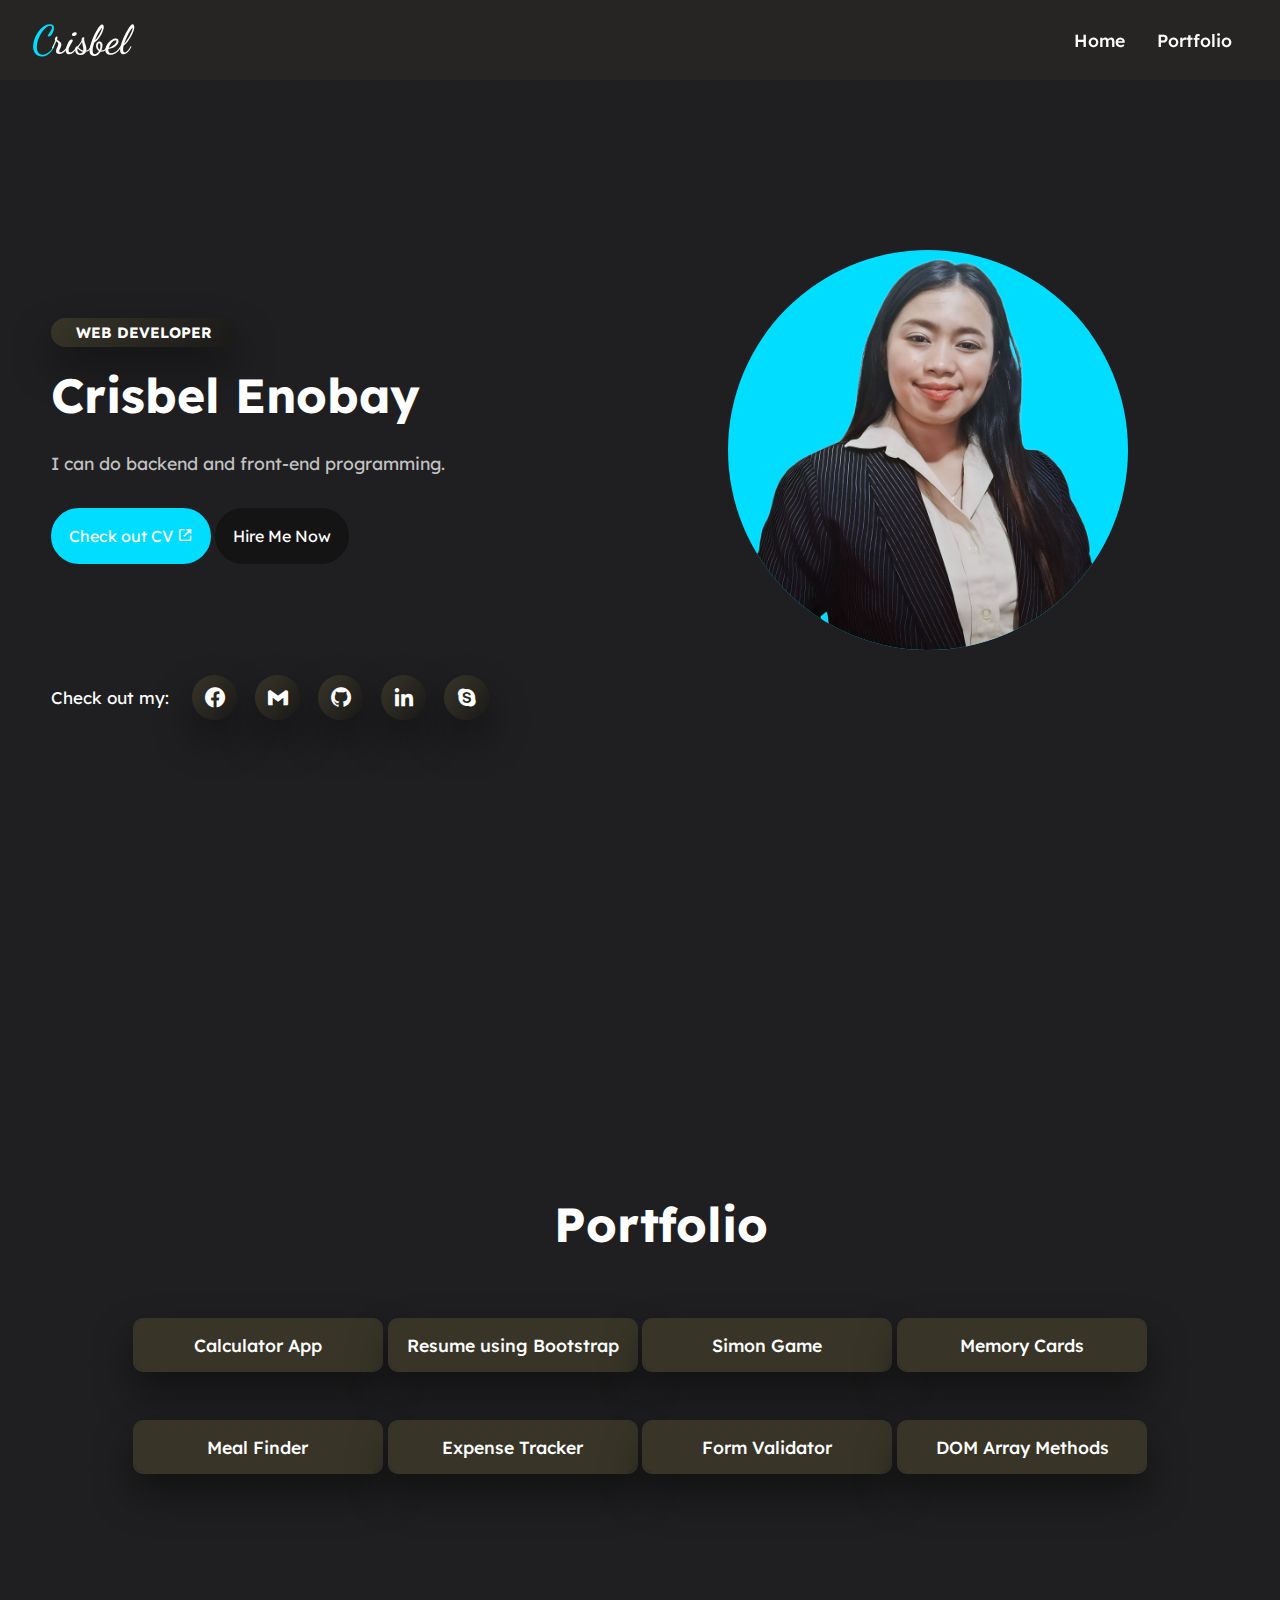
==== index.html @ 31ec0e69 "updated" ====
<!DOCTYPE html>
<html lang="en">
  <head>
    <meta charset="UTF-8" />
    <meta name="viewport" content="width=device-width, initial-scale=1.0" />
    <title>Crisbel Enobay - Personal Landing ./Page</title>
    <link rel="stylesheet" href="style.css" />
    <!--Boxicon link-->
    <link
      href="https://unpkg.com/boxicons@2.1.4/css/boxicons.min.css"
      rel="stylesheet"
    />
  </head>
  <body>
    <!--Header Section-->
    <header>
      <a href="#" class="logo"><span>C</span>risbel</a>
      <ul class="navbar">
        <li><a href="#">Home</a></li>
        <!-- <li><a href="#">About</a></li>
        <li><a href="#">Skills</a></li>
        <li><a href="#">Certificates</a></li> -->
        <li><a href="#portfolio">Portfolio</a></li>
      </ul>
      <!-- <div class="menu-btn">
        <span>INTRO</span>
        <div class="bx bx-menu" id="menu-icon"></div>
      </div> -->
    </header>
    <!--Home section-->
    <section class="home">
      <div class="home-text">
        <span>Web Developer</span>
        <h1>Crisbel Enobay</h1>
        <p>I can do backend and front-end programming.</p>
        <div class="main-btn">
          <a href="pdf/crisbel-enobayCV.pdf" class="btn"
            >Check out CV <i class="bx bx-link-external"></i
          ></a>
          <a href="#" class="btn two">Hire Me Now</a>
        </div>
      </div>
      <div class="home-img">
        <div class="circle">
          <img src="img/CrisbelPng.png" alt="formal" />
        </div>
      </div>
    </section>
    <div class="share">
      <p>Check out my:</p>
      <div class="social">
        <a href="https://www.facebook.com/Bellybel09"
          ><i class="bx bxl-facebook-circle"></i
        ></a>
        <a
          href="https://mail.google.com/mail/?view=cm&fs=1&to=crisbelenobay27@gmail.com"
          ><i class="bx bxl-gmail"></i
        ></a>
        <a href="https://github.com/crisbel-enobay"
          ><i class="bx bxl-github"></i
        ></a>
        <a href="https://www.linkedin.com/in/cenobay27/"
          ><i class="bx bxl-linkedin"></i
        ></a>
        <a href="https://join.skype.com/invite/xtzbbSRce9Q6"
          ><i class="bx bxl-skype"></i
        ></a>
      </div>
    </div>
    <section class="portfolio" id="portfolio">
      <div class="portfolio-content">
        <h1>Portfolio</h1>
        <div class="portfolio-projects">
          <div class="projects">
            <a href="./page/Calculator/index.html"
              ><label for="project1">Calculator App</label></a
            >
            <!-- <div class="project-img">
              <img src="img/calcu.png" alt="calcu" />
            </div> -->
          </div>
          <div class="projects">
            <a href="./page/Capstone+Project/resume.html"
              ><label for="project2">Resume using Bootstrap</label></a
            >
            <!-- <div class="project-img">
              <img src="img/CrisbelPng.png" alt="sample1" />
            </div> -->
          </div>
          <div class="projects">
            <a href="./page/SimonGame/index.html"
              ><label for="project3">Simon Game</label></a
            >
            <!-- <div class="project-img">
              <img src="img/CrisbelPng.png" alt="sample1" />
            </div> -->
          </div>
          <div class="projects">
            <a href="./page/QuizApp/index.html"
              ><label for="project4">Memory Cards</label></a
            >
            <!-- <div class="project-img">
              <img src="img/CrisbelPng.png" alt="sample1" />
            </div> -->
          </div>
          <div class="projects">
            <a href="./page/MealFinder/index.html"
              ><label for="project5">Meal Finder</label></a
            >
            <!-- <div class="project-img">
              <img src="img/CrisbelPng.png" alt="sample1" />
            </div> -->
          </div>
          <div class="projects">
            <a href="./page/ExpenseTracker/index.html"
              ><label for="project6">Expense Tracker</label></a
            >
            <!-- <div class="project-img">
              <img src="img/CrisbelPng.png" alt="sample1" />
            </div> -->
          </div>
          <div class="projects">
            <a href="./page/FormValidator/index.html"
              ><label for="project7">Form Validator</label></a
            >
            <!-- <div class="project-img">
              <img src="img/CrisbelPng.png" alt="sample1" />
            </div> -->
          </div>
          <div class="projects">
            <a href="./page/DomArrayMethods/index.html"
              ><label for="project8">DOM Array Methods</label></a
            >
            <!-- <div class="project-img">
              <img src="img/CrisbelPng.png" alt="sample1" />
            </div> -->
          </div>
        </div>
      </div>
    </section>
    <script src="index.js"></script>
  </body>
</html>
---- style.css ----
@import url('https://fonts.googleapis.com/css2?family=Dancing+Script:wght@600&family=Lexend:wght@300&display=swap');

.border-dashed{
    border: 3px dashed #f200ff;
}

*{
    box-sizing: border-box;
    font-family: 'Lexend', sans-serif;
    margin: 0;
    padding: 0;
    list-style: none;
    text-decoration: none;
}
:root{
    --bg-color: #1f1f21;
    --text-color: #fff;
    --main-color: #00ddff;
    --big-font: 3rem;
    --p-font: 1.1rem;
    --font-cursive: 'Dancing Script', cursive;
}
body{
    background: var(--bg-color);
    color: var(--text-color);
    overflow-x: hidden;
}
header{
    background-color: rgba(56, 53, 40, 0.3);
    position: fixed;
    top: 0;
    width: 100%;
    display: flex;
    align-items: center;
    justify-content: space-between;
    margin: 0;
    padding: 1rem 2rem;
    transition: all ease .45s;
    z-index: 1000;
}
.logo{
    font-family: var(--font-cursive);
    color: var(--text-color);
    font-size: 2.5rem;
    font-weight: 600;
}
.logo span{
    color: var(--main-color);
    font-family: var(--font-cursive);
}
.navbar{
    display: flex;
}
.navbar a{
    font-size: var(--p-font);
    font-weight: 500;
    color: var(--text-color);
    margin: 0 1rem;
    transition: all ease .50s;
    cursor: pointer;
}
.navbar a:hover {
    color: var(--main-color) !important;
}
.menu-btn{
    background: linear-gradient(130.08deg, #383528 0%, #191919 100%);
    box-shadow: 0px 20px 40px #00000070;
    border-radius: 25px;
    padding: 0.5rem 1rem;
    border: 1px solid #3b3b3b;
    display: flex;
    align-items: center;
    cursor: pointer;
}
#menu-icon{
    font-size: 1.5rem;
    margin-left: 0.5rem;
    z-index: 6;
}
section{
    padding: 0 10%;
}
.home{
    height: 100vh;
    position: relative;
    width: 100%;
    display: flex;
    align-items: center;
    justify-content: space-between;
    gap: 30px;
}
.home-img{
    display: flex;
    align-items: center;
    justify-content: center;
    height: 70%;  
    width: 70%; 
}
.circle { 
    display: flex;
    align-items: center;
    justify-content: center;
    width: 400px;
    height: 400px;
    background: var(--main-color); 
    -moz-border-radius: 70px; 
    -webkit-border-radius: 70px; 
    border-radius: 100%;
    overflow: hidden;
 }
.circle img{
    width: 450px;
    height: 450px;
    padding-right: 1rem;
}
.home-text{
    width: 750px;
}
.home-text span{
    padding: 5px 25px;
    background: linear-gradient(130.08deg, #383528 0%, #191919 100%);
    box-shadow: 0px 20px 40px #00000070;
    border-radius: 100px;
    color: var(--text-color);
    font-weight: 700;
    font-size: 15px;
    text-transform: uppercase;
}
.home-text h1{
    font-size: var(--big-font);
    margin: 23px 0;
}
.home-text p{
    font-size: var(--p-font);
    font-weight: 400;
    color: #c3c3c3;
    line-height: 30px;
    mask-border: 50px;
    margin-bottom: 30px;
}
.btn{
    display: inline-block;
    padding: 1rem;
    background: var(--main-color);
    color: var(--text-color);
    border-radius: 100px;
    margin-bottom: 15px;
    border: 2px solid var(--main-color);
    font-size: 1rem;
    transition: all 0.6s ease-in-out;
}
.btn:hover{
    transform: translateY(-5px);
    background: transparent;
    color: var(--main-color);
}
.two{
    background: #141414;
    border: 2px solid #141414;
    color: var(--text-color);
}
.two:hover{ 
    border: 2px solid var(--main-color);
}
.share{
    position: absolute;
    bottom: 20%;
    left: 15%;
    display: flex;
    align-items: center;
}
.share p{
    font-size: 17px;
    color: var(--text-color);
    margin-right: 1rem;
}
.social i{
    display: inline-flex;
    align-items: center;
    justify-content: center;
    height: 45px;
    width: 45px;
    background: linear-gradient(130.08deg, #383528 0%, #191919 100%);
    box-shadow: 0px 20px 40px #00000070;
    border-radius: 50%;
    color: var(--text-color);
    font-size: 1.5rem;
    margin: 0 7px;
    transition: all 0.6 ease-in-out;
}
.social i:hover{
    color: var(--main-color);
    transform: translateY(-5px);
}
.portfolio{
    width: 100vw;
    height: 100vh;
    display: flex;
    justify-content: center;
    align-items: center;
}
.portfolio-content h1{
    width: 20%;
    margin: 0 auto;
    padding: 1rem;
    /* background: linear-gradient(130.08deg, #383528 0%, #191919 100%);
    box-shadow: 0px 20px 40px #00000070;
    border-radius: 100px;
    color: var(--text-color);
    font-weight: 700;
    text-transform: uppercase;
    font-size: var(--p-font); */
    font-size: var(--big-font);
    text-align: center;
}
.portfolio-projects{
    display: flex;
    flex-wrap: wrap;
    justify-content: space-evenly;
    width: 80vw;
    margin-top: 3rem;
}
.projects{
    display: grid;
    /* flex-direction: column;
    justify-content: center; */
    grid-template-columns: repeat(1fr);
    gap: 10;
    width: 250px;
    border: 2px solid #383528;
    box-shadow: 0px 20px 40px #00000070;
    border-radius: 10px;
    margin-bottom: 3rem;
    transition: transform 0.3s ease-in-out;
}
.projects a{
    border-radius: 8px;
    display: flex;
    align-items: center;
    justify-content: center;
    background-color: #383528;
    border-top-right-radius: 7px;
    border-top-left-radius: 7px;
    transition: background-color 0.3s ease-in-out;
    text-align: center;
    font-size: var(--p-font);
    font-weight: 500;
    color: var(--text-color);
    width: 100%;
    height: 50px;
}
.project-img{
    text-align: center;
    height: 150px;
}
.projects img{
    height: 100%;
    overflow: hidden;
    object-fit: cover;
}
.projects:hover{
    transform: translateY(-10px);
    border: 2px solid var(--main-color);
}
.projects a:hover{
    background: var(--main-color);
    cursor: pointer;
}
@media (max-width: 1850px){
    section{
        padding: 0 8%;
        transition: .2s;
    }
    .share{
        left: 8%;
        transition: .2s;
    }
}
@media (max-width: 1370px){
    section{
        padding: 0 4%;
        transition: .2s;
    }
    .share{
        left: 4%;
        transition: .2s;
    }
    /* :root{
        --big-font: 2rem;
    --p-font: 1rem;
    transition: .2s;
    } */
}
@media (max-width: 1020px){
    .navbar a{
        margin: 0 15px;
    }
    /* :root{
        --big-font: 1;
    --p-font: 0.8rem;
    transition: .2s;
    } */
}
@media (max-width: 950px){
    .portfolio{
        height: 110vh;
    }
    .portfolio-content h1{
        width: 40%;
    }
    .share{
        display: flex;
        justify-content: center;
        align-items: center;
        width: 100%;
        margin: auto;
        top: 20%;
        left: 0;
        bottom: 0;
    }
    .home-img{
        display: none;
    }
   
    .home{
        height: auto;
        margin-top: 15vh;
    }
    .home-text{
        text-align: center;
        display: flex;
        flex-direction: column;
        justify-content: center;
        align-items: center;
        width: 100%;
    }
}
@media (max-width: 800px){
    .portfolio{
        height: 110vh;
    }
    .portfolio-content h1{
        width: 40%;
    }
}
@media (max-width: 650px){
    .portfolio{
        height: 120vh;
    }
    .portfolio-content h1{
        width: 60%;
    }
}
@media (max-width: 620px){
    .portfolio{
        height: 160vh;
    }
    .portfolio-content h1{
        padding: 0;
    }
}
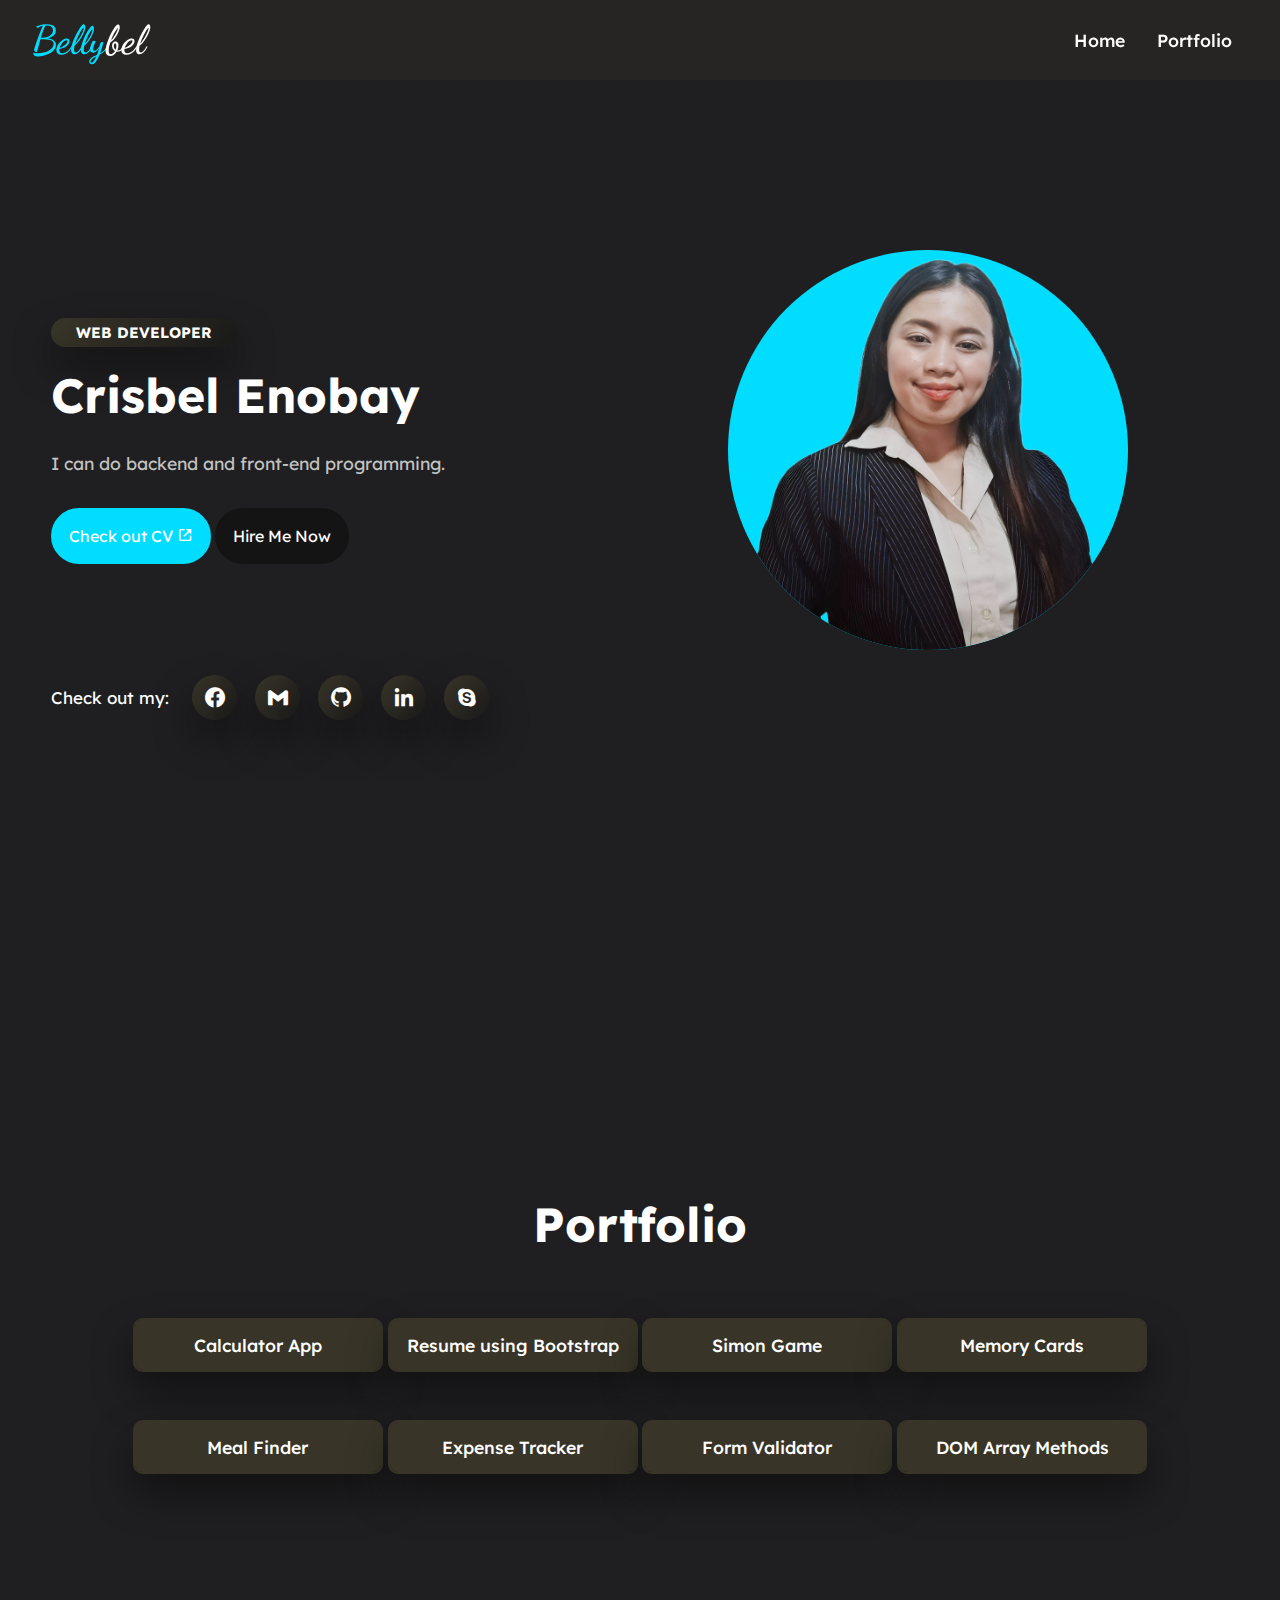
==== commit c50e6ebb: "added target blank and change logo name" ====
--- a/index.html
+++ b/index.html
@@ -14,7 +14,7 @@
   <body>
     <!--Header Section-->
     <header>
-      <a href="#" class="logo"><span>C</span>risbel</a>
+      <a href="#" class="logo"><span>Belly</span>bel</a>
       <ul class="navbar">
         <li><a href="#">Home</a></li>
         <!-- <li><a href="#">About</a></li>
@@ -34,7 +34,7 @@
         <h1>Crisbel Enobay</h1>
         <p>I can do backend and front-end programming.</p>
         <div class="main-btn">
-          <a href="pdf/crisbel-enobayCV.pdf" class="btn"
+          <a href="pdf/crisbel-enobayCV.pdf" class="btn" target="_blank"
             >Check out CV <i class="bx bx-link-external"></i
           ></a>
           <a href="#" class="btn two">Hire Me Now</a>
@@ -54,15 +54,16 @@
         ></a>
         <a
           href="https://mail.google.com/mail/?view=cm&fs=1&to=crisbelenobay27@gmail.com"
+          target="_blank"
           ><i class="bx bxl-gmail"></i
         ></a>
-        <a href="https://github.com/crisbel-enobay"
+        <a href="https://github.com/crisbel-enobay" target="_blank"
           ><i class="bx bxl-github"></i
         ></a>
-        <a href="https://www.linkedin.com/in/cenobay27/"
+        <a href="https://www.linkedin.com/in/cenobay27/" target="_blank"
           ><i class="bx bxl-linkedin"></i
         ></a>
-        <a href="https://join.skype.com/invite/xtzbbSRce9Q6"
+        <a href="https://join.skype.com/invite/xtzbbSRce9Q6" target="_blank"
           ><i class="bx bxl-skype"></i
         ></a>
       </div>
@@ -72,7 +73,7 @@
         <h1>Portfolio</h1>
         <div class="portfolio-projects">
           <div class="projects">
-            <a href="./page/Calculator/index.html"
+            <a href="./page/Calculator/index.html" target="_blank"
               ><label for="project1">Calculator App</label></a
             >
             <!-- <div class="project-img">
@@ -80,7 +81,7 @@
             </div> -->
           </div>
           <div class="projects">
-            <a href="./page/Capstone+Project/resume.html"
+            <a href="./page/Capstone+Project/resume.html" target="_blank"
               ><label for="project2">Resume using Bootstrap</label></a
             >
             <!-- <div class="project-img">
@@ -88,7 +89,7 @@
             </div> -->
           </div>
           <div class="projects">
-            <a href="./page/SimonGame/index.html"
+            <a href="./page/SimonGame/index.html" target="_blank"
               ><label for="project3">Simon Game</label></a
             >
             <!-- <div class="project-img">
@@ -96,7 +97,7 @@
             </div> -->
           </div>
           <div class="projects">
-            <a href="./page/QuizApp/index.html"
+            <a href="./page/QuizApp/index.html" target="_blank"
               ><label for="project4">Memory Cards</label></a
             >
             <!-- <div class="project-img">
@@ -104,7 +105,7 @@
             </div> -->
           </div>
           <div class="projects">
-            <a href="./page/MealFinder/index.html"
+            <a href="./page/MealFinder/index.html" target="_blank"
               ><label for="project5">Meal Finder</label></a
             >
             <!-- <div class="project-img">
@@ -112,7 +113,7 @@
             </div> -->
           </div>
           <div class="projects">
-            <a href="./page/ExpenseTracker/index.html"
+            <a href="./page/ExpenseTracker/index.html" target="_blank"
               ><label for="project6">Expense Tracker</label></a
             >
             <!-- <div class="project-img">
@@ -120,7 +121,7 @@
             </div> -->
           </div>
           <div class="projects">
-            <a href="./page/FormValidator/index.html"
+            <a href="./page/FormValidator/index.html" target="_blank"
               ><label for="project7">Form Validator</label></a
             >
             <!-- <div class="project-img">
@@ -128,7 +129,7 @@
             </div> -->
           </div>
           <div class="projects">
-            <a href="./page/DomArrayMethods/index.html"
+            <a href="./page/DomArrayMethods/index.html" target="_blank"
               ><label for="project8">DOM Array Methods</label></a
             >
             <!-- <div class="project-img">
--- a/style.css
+++ b/style.css
@@ -200,7 +200,6 @@
     align-items: center;
 }
 .portfolio-content h1{
-    width: 20%;
     margin: 0 auto;
     padding: 1rem;
     /* background: linear-gradient(130.08deg, #383528 0%, #191919 100%);
